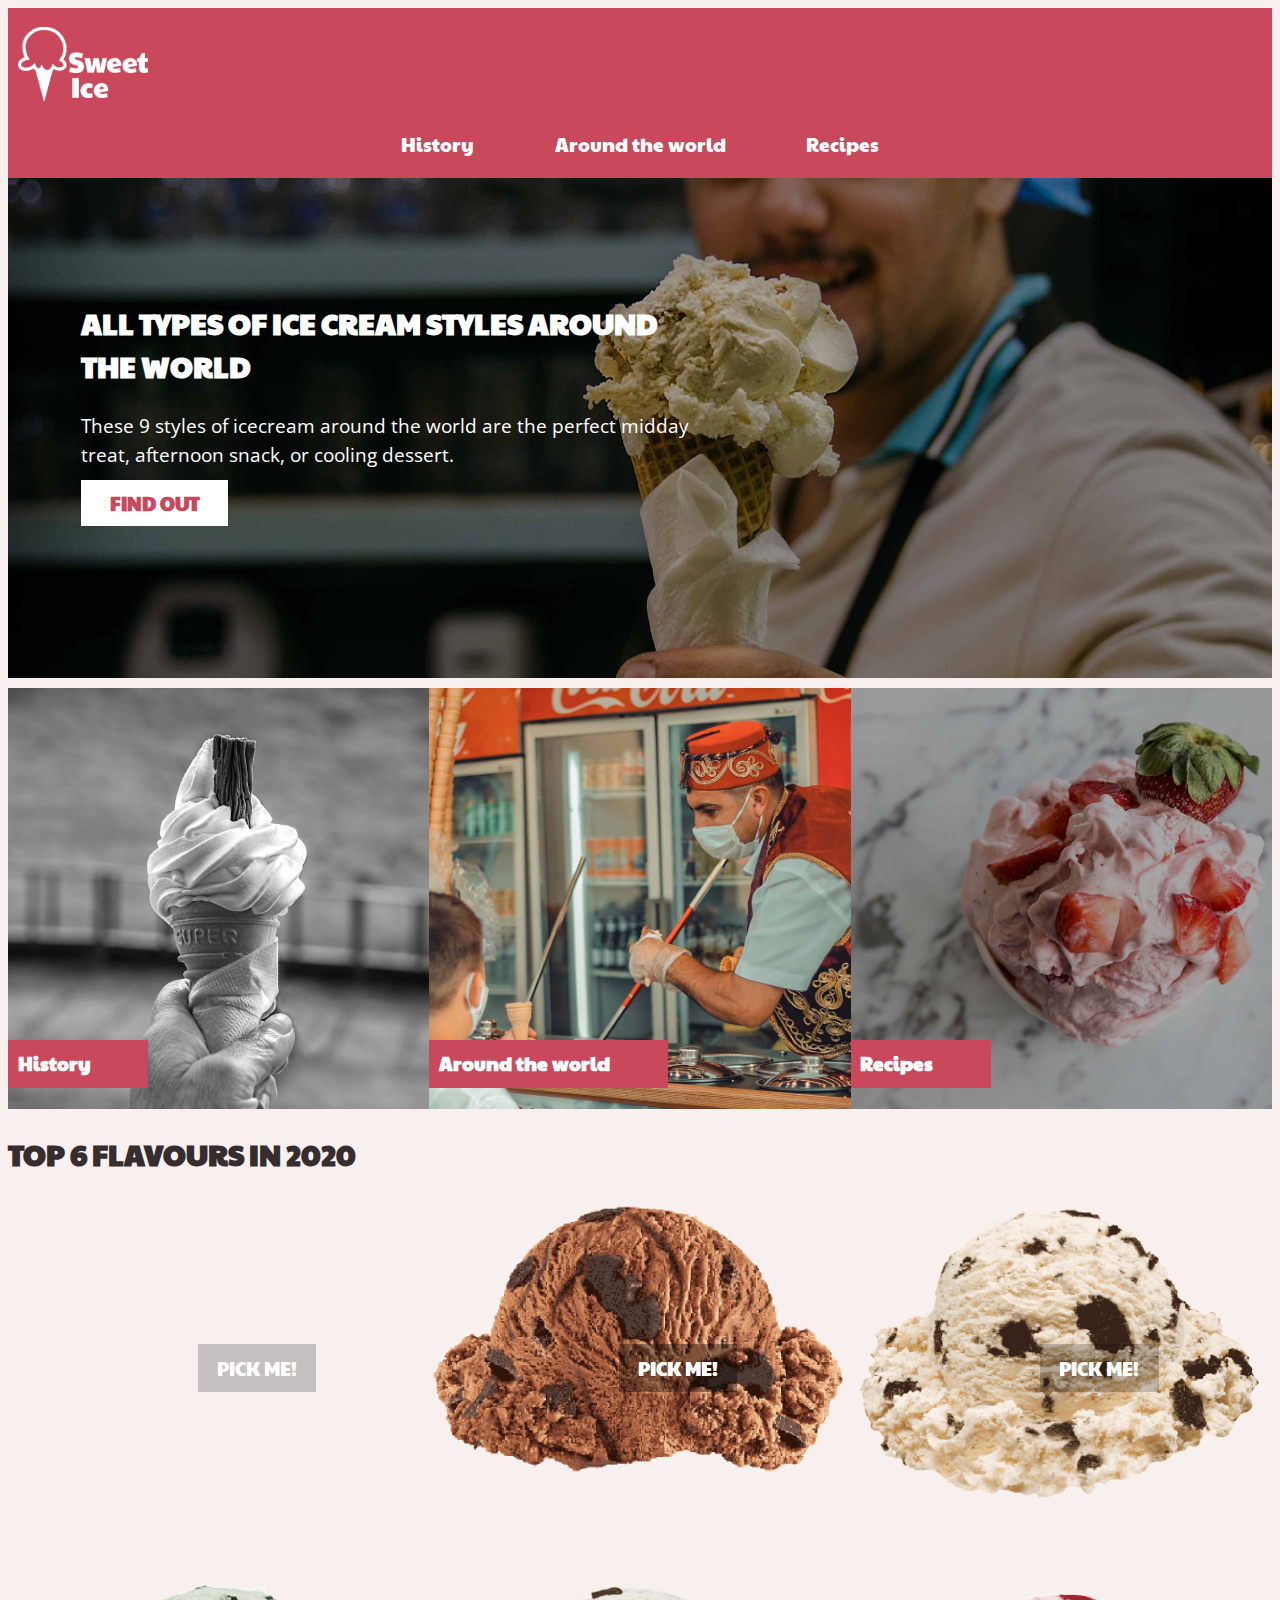
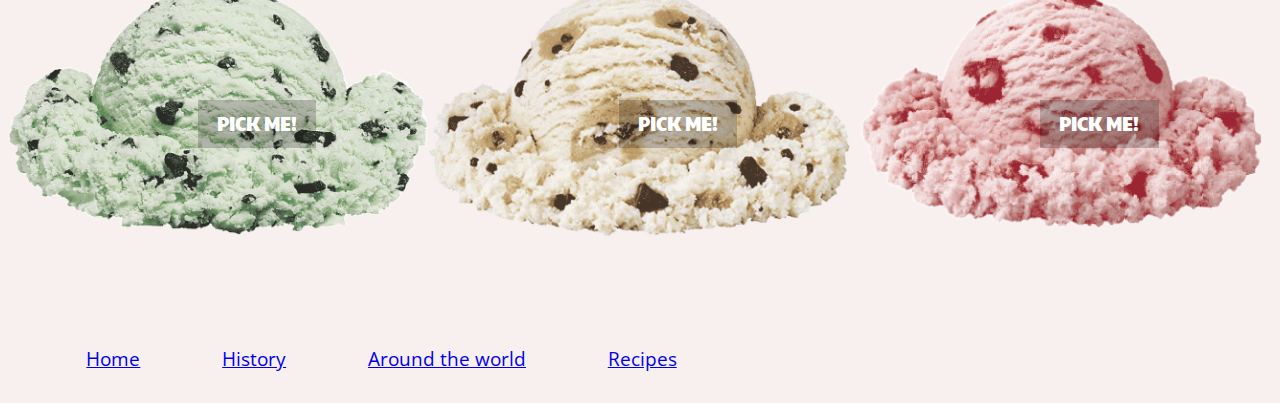
==== index.html @ 50789be4 "Style checkbox in form tag" ====
<!DOCTYPE html>
<html lang="en" dir="ltr">
<head>
  <meta charset="utf-8">
  <title>Home</title>
  <meta name="viewport" content="width=device-width,initial-scale=1">
  <link href="css/main.css" rel="stylesheet">
  <link rel="preconnect" href="https://fonts.gstatic.com">
  <link href="https://fonts.googleapis.com/css2?family=Open+Sans&family=Paytone+One&display=swap" rel="stylesheet">
</head>
<body>
  <header>
    <h1 class="none">Sweet Ice</h1>
    <a class="logotag" href="index.html"><img class="logo" src="images/logo.png" alt="logo" width="50"></a>
    <nav role="navigation">
      <input type="checkbox" class="nav-check" id="nav-check">
      <label for="nav-check">
        <img class="navicon" src="images/nav-icon.svg" alt=""></label>
      <ul class="list">
        <li><a href="history.html">History</a></li>
        <li><a href="worldwide.html">Around the world</a></li>
        <li><a href="recipe.html">Recipes</a></li>
      </ul>
    </nav>
    <div class="home-banner">
      <div class="banner-content">
        <h2>ALL TYPES OF ICE CREAM STYLES AROUND THE WORLD</h2>
        <p>These 9 styles of icecream around the world are the perfect midday treat, afternoon snack, or cooling dessert.</p>
        <a class="button" href="#">FIND OUT</a>
      </div>
    </div>
  </header>
  <main class="home">
    <section class="grid">
      <div class="hvrbox">
        <figure class="figure tag tag-history hvrbox-layer-bottom">
          <img src="images/history.jpg" alt="">
        </figure>
        <div class="hvrbox-layer-top">
	         <div class="hvrbox-text">
            <h3>History</h3>
            <p>How did this magical dessert come to earth?</p>
            <a href="#" class="button">FIND OUT</a>
          </div>
        </div>
      </div>
      <div class="hvrbox">
        <figure class="figure tag tag-world">
          <img src="images/turkey.jpg" alt="">
        </figure>
        <div class="hvrbox-layer-top">
          <div class="hvrbox-text">
            <h3>Around the world</h3>
            <p>9 different types of ice cream from the most popular countries in the world</p>
            <a href="#" class="button">FIND OUT</a>
          </div>
        </div>
      </div>
      <div class="hvrbox">
        <figure class="figure tag tag-recipe">
          <img src="images/recipe-3.jpg" alt="">
        </figure>
        <div class="hvrbox-layer-top">
    	    <div class="hvrbox-text">
            <h3>Recipes</h3>
            <p>Enjoy ice cream at home with our easy-to-follow and healthy recipes</p>
            <a href="#" class="button">TRY NOW</a>
          </div>
        </div>
      </div>
    </section>
    <section class="ranking">
      <form class="" action="index.html" method="post">
      <h2>TOP 6 FLAVOURS IN 2020</h2>
      <div class="grid">
        <div class="flavour">
          <p class="pick">PICK ME!</p>
          <input type="checkbox" class="first-check" id="first-check">
          <label class="first-click" for="first-check">1. Vanilla
            <img class="specific-flavour" src="images/vanilla.png" alt="">
          </label>
          <h3 class="first-click">1. Vanilla</h3>
        </div>
        <div class="flavour">
          <p class="pick">PICK ME!</p>
          <input type="checkbox" class="second-check" id="second-check">
            <p class="pick">PICK ME!</p>
            <label for="second-check">
              <img class="specific-flavour" src="images/chocolate.png" alt="">
            </label>
          <h3 class="second-click">2. Chocolate</h3>
        </div>
        <div class="flavour">
          <p class="pick">PICK ME!</p>
          <input type="checkbox" class="third-check" id="third-check">
            <label for="third-check">
              <img class="specific-flavour" src="images/cookies-and-cream.png" alt="">
            </label>
          <h3 class="third-click">3. Cookies and Cream</h3>
        </div>
        <div class="flavour">
          <p class="pick">PICK ME!</p>
          <input type="checkbox" class="fourth-check" id="fourth-check">
            <label for="fourth-check">
              <img class="specific-flavour" src="images/mint-chocolate-chip.png" alt="">
            </label>
          <h3 class="fourth-click">4. Mint Chocolate Chip</h3>
        </div>
        <div class="flavour">
          <p class="pick">PICK ME!</p>
          <input type="checkbox" class="fifth-check" id="fifth-check">
            <label for="fifth-check">
              <img class="specific-flavour" src="images/chocolate-chip-cookie-dough.png" alt="">
            </label>
          <h3 class="fifth-click">5. Cookie Dough</h3>
        </div>
        <div class="flavour">
          <p class="pick">PICK ME!</p>
          <input type="checkbox" class="sixth-check" id="sixth-check">
            <label for="sixth-check">
              <img class="specific-flavour" src="images/strawberry.png" alt="">
            </label>
          <h3 class="sixth-click">6. Strawberry</h3>
        </div>
      </div>
    </section>
    </form>
  </main>
  <footer>
    <nav>
      <ul>
        <li><a href="#">Home</a></li>
        <li><a href="#">History</a></li>
        <li><a href="#">Around the world</a></li>
        <li><a href="#">Recipes</a></li>
      </ul>
    </nav>
  </footer>
</body>
</html>
---- css/main.css ----
html {
  box-sizing: border-box;
  -webkit-text-size-adjust: 100%;
  text-size-adjust: 100%;
  font: normal 100%/1.3 sans-serif;
  font-family: 'Open Sans', sans-serif;
  font-size: 0.75rem
  line-height: 1.5;
  color: #362E2E;
}

*, *::before, *::after {
  box-sizing: inherit;
}

body {
  background-color: #F8EFEF;
}

.history {
  text-align: center;
}

h1, h2, h3, .list {
  font-family: 'Paytone One', sans-serif;
}

header {
  position: relative;
  text-align: center;
  background-color: #C9485B;
  padding-top: .5rem;
}

.none {
  display: none;
}

.nav-check {
    position: absolute;
    top: -3em
}

.navicon {
    right: 20px;
    top: 50px;
    display: block;
    width: 20px;
    cursor: pointer;
    color: #676767;
    position: absolute;
}

.nav-check:checked ~ .list {
    display: block;
}

.medium {
  display: none;
}

img {
  width: 100%;
  display: block;
}

.list {
  display: none;
  margin: 0;
  padding: 0;
  list-style-type: none;
}

.list a {
  text-decoration: none;
  color: #FFFFFF;
}

li {
  text-align: center;
  border-top: 1px solid #fff;
  padding: .5em;
}

.small {
  display: block;
  text-align: center;
}

.small .button {
  background-color: #C9485B;
  color: #fff;
  padding: .5rem 1.5rem .5rem;
  margin: .5rem;
}

.hvrbox .small {
  color: #fff;
  position: absolute;
  top: 50%;
	left: 50%;
	-moz-transform: translate(-50%, -50%);
	-webkit-transform: translate(-50%, -50%);
	-ms-transform: translate(-50%, -50%);
	transform: translate(-50%, -50%);
}


.home-banner {
  background: url(../images/guy-with-ice-cream.jpg);
  background-position: center;
  background-repeat: no-repeat;
  background-size: cover;
  height: 500px;
  position: relative;
}

.recipe-banner {
  background: url(../images/recipe-banner.jpg);
  background-position: center;
  background-repeat: no-repeat;
  background-size: cover;
  height: 500px;
  position: relative;
}

.banner img {
  height: auto;
  width: 100%;
}

.banner-content {
  position: absolute;
  text-align: center;
  bottom: 30%;
  color: #fff;
  width: 100%;
  padding: .5rem;
}

.figure {
  padding-top: .5rem;
}

.figure.tag {
  position: relative;
  margin: 0;
}

.figure.tag::before {
  position: absolute;
  bottom: 5%;
  display: block;
  color: white;
  padding-top: .5rem;
  padding-bottom: .5rem;
  padding-left: .5rem;
  padding-right: 3rem;
  font-weight: bold;
}
.figure.tag-history::before {
  content: "History";
  background: #C9485B;
  font-family: 'Paytone One', sans-serif;
}

.figure.tag-world::before {
  content: "Around the world";
  background: #C9485B;
  font-family: 'Paytone One', sans-serif;
}

.figure.tag-recipe::before {
  content: "Recipes";
  background: #C9485B;
  font-family: 'Paytone One', sans-serif;
}

.button {
  text-decoration: none;
  background-color: #FFF;
  padding: .5rem 1.5rem;
  color: #C9485B;
  font-weight: bold;
  font-family: 'Paytone One', sans-serif;
}

.button:hover {
  background-color: #C9485B;
  color: #fff;
}

.hvrbox {
	position: relative;
	display: inline-block;
	overflow: hidden;
	max-width: 100%;
	height: auto;
}
.hvrbox img {
	max-width: 100%;
}
.hvrbox .hvrbox-layer-bottom {
	display: block;
}
.hvrbox .hvrbox-layer-top {
	opacity: 0;
	position: absolute;
	top: 0;
	left: 0;
	right: 0;
	bottom: 0;
	width: 100%;
	height: 100%;
	background: rgba(0, 0, 0, 0.6);
	color: #fff;
	padding: 15px;
	-moz-transition: all 0.4s ease-in-out 0s;
	-webkit-transition: all 0.4s ease-in-out 0s;
	-ms-transition: all 0.4s ease-in-out 0s;
	transition: all 0.4s ease-in-out 0s;
}
.hvrbox:hover .hvrbox-layer-top,
.hvrbox.active .hvrbox-layer-top {
	opacity: 1;
}
.hvrbox .hvrbox-text {
	text-align: center;
	display: inline-block;
	position: absolute;
	top: 50%;
	left: 50%;
	-moz-transform: translate(-50%, -50%);
	-webkit-transform: translate(-50%, -50%);
	-ms-transform: translate(-50%, -50%);
	transform: translate(-50%, -50%);
}

.flavour {
  position: relative;
}

.pick {
  position: absolute;
  bottom: 45%;
  left: 45%;
  font-size: 2rem;
  color: #fff;
  font-family: 'Paytone One', sans-serif;
  background: rgba(0, 0, 0, 0.2);
  padding: .5rem 1rem;
}

.first-check, .second-check, .third-check,
.fourth-check, .fifth-check, .sixth-check {
    position: absolute;
    left: -1500px;
}

.first-click, .second-click, .third-click,
.fourth-click, .fifth-click, .sixth-click {
  opacity: 0%;
  text-align: center;
}

.first-check:checked ~ .first-click,
.second-check:checked ~ .second-click,
.third-check:checked ~ .third-click,
.fourth-check:checked ~ .fourth-click,
.fifth-check:checked ~ .fifth-click,
.sixth-check:checked ~ .sixth-click {
    display: block;
}

.tag-german::before, .tag-india::before, .tag-indonesia::before,
.tag-italy::before, .tag-japan::before, .tag-new-zealand::before,
.tag-mexico::before, .tag-thailand::before, .tag-turkey::before {
  background: #C9485B;
  font-family: 'Paytone One', sans-serif;
}

.tag-german::before {
  content: "German";
}

.tag-india::before {
  content: "India";
}

.tag-indonesia::before {
  content: "Indonesia";
}

.tag-italy::before {
  content: "Italy";
}

.tag-japan::before {
  content: "Japan";
}

.tag-new-zealand::before {
  content: "New Zealand";
}

.tag-mexico::before {
  content: "Mexico";
}

.tag-thailand::before {
  content: "Thailand";
}

.tag-turkey::before {
  content: "Turkey";
}

.heading-text {
  text-align: center;
}

.logo {
  width: 150px;
  padding: .5rem .5rem;
}

@media only screen and (min-width: 25em) {

  html {
    font-size: 100%;
    line-height: 1.3;
  }

}

@media only screen and (min-width: 38em) {

  html {
    font-size: 110%;
    line-height: 1.4;
  }

  .navicon {
    display: none;
  }

  nav .list, li {
      display: inline-block;
      border: none;
      padding: .5rem 2rem;
  }

  .small {
    display: none;
  }

  .recipes .medium {
    margin: 0;
  }

  .medium {
    display: block;
    border: solid #fff 3px;
    margin: 1rem;
    box-shadow: 5px 5px 2px #ccc;
  }

  .intro > .content {
    display: flex;
    flex-direction: row;
    justify-content: center;
  }

  .intro > .content-text {
    width: 60%;
    padding: 1rem;
  }

  .intro-image > img {
    width: 300px;
    border: solid #fff 3px;
    margin: 1rem;
    box-shadow: 5px 5px 2px #ccc;
  }

  .rotate-right {
    transform: rotate(2deg);
  }

  .rotate-left {
    transform: rotate(-2deg);
  }

  .image-gradient {
    background-image: linear-gradient(to bottom, rgba(255, 255, 255, 0) 0, #0e0e0e 100%);
    height: 200px;

}

.pick {
  font-size: 1rem;
  display: inline-block;
}

.first-check, .second-check, .third-check,
.fourth-check, .fifth-check, .sixth-check  {
    position: absolute;
}

.first-check:checked ~ .first-click,
.second-check:checked ~ .second-click,
.third-check:checked ~ .third-click,
.fourth-check:checked ~ .fourth-click,
.fifth-check:checked ~ .fifth-click,
.sixth-check:checked ~ .sixth-click{
  opacity: 100%;
  text-align: center;
}

.grid {
  display: grid;
  grid-template-columns: 1fr 1fr 1fr;
}

.banner-content {
  bottom: 30%;
  left: 5%;
  width: 50%;
  text-align: left;
}
.heading {
  background-color: #C9485B;
  position: relative;
}

.heading-text {
  color: #fff;
  text-align: center;
  position: absolute;
	top: 50%;
	left: 50%;
  -moz-transform: translate(-50%, -50%);
	-webkit-transform: translate(-50%, -50%);
	-ms-transform: translate(-50%, -50%);
	transform: translate(-50%, -50%);
}

@media only screen and (min-width: 60em) {

  html {
    font-size: 120%;
    line-height: 1.5;
  }

  .medium {
    border: none;
    box-shadow: none;
  }

  .large > img {
    border: solid #fff 3px;
    box-shadow: 5px 5px 2px #ccc;
  }

  .content-text {
    width: 50%;
  }

  .content {
    display: flex;
  }

  .america .medium {
    display: none;
  }

}
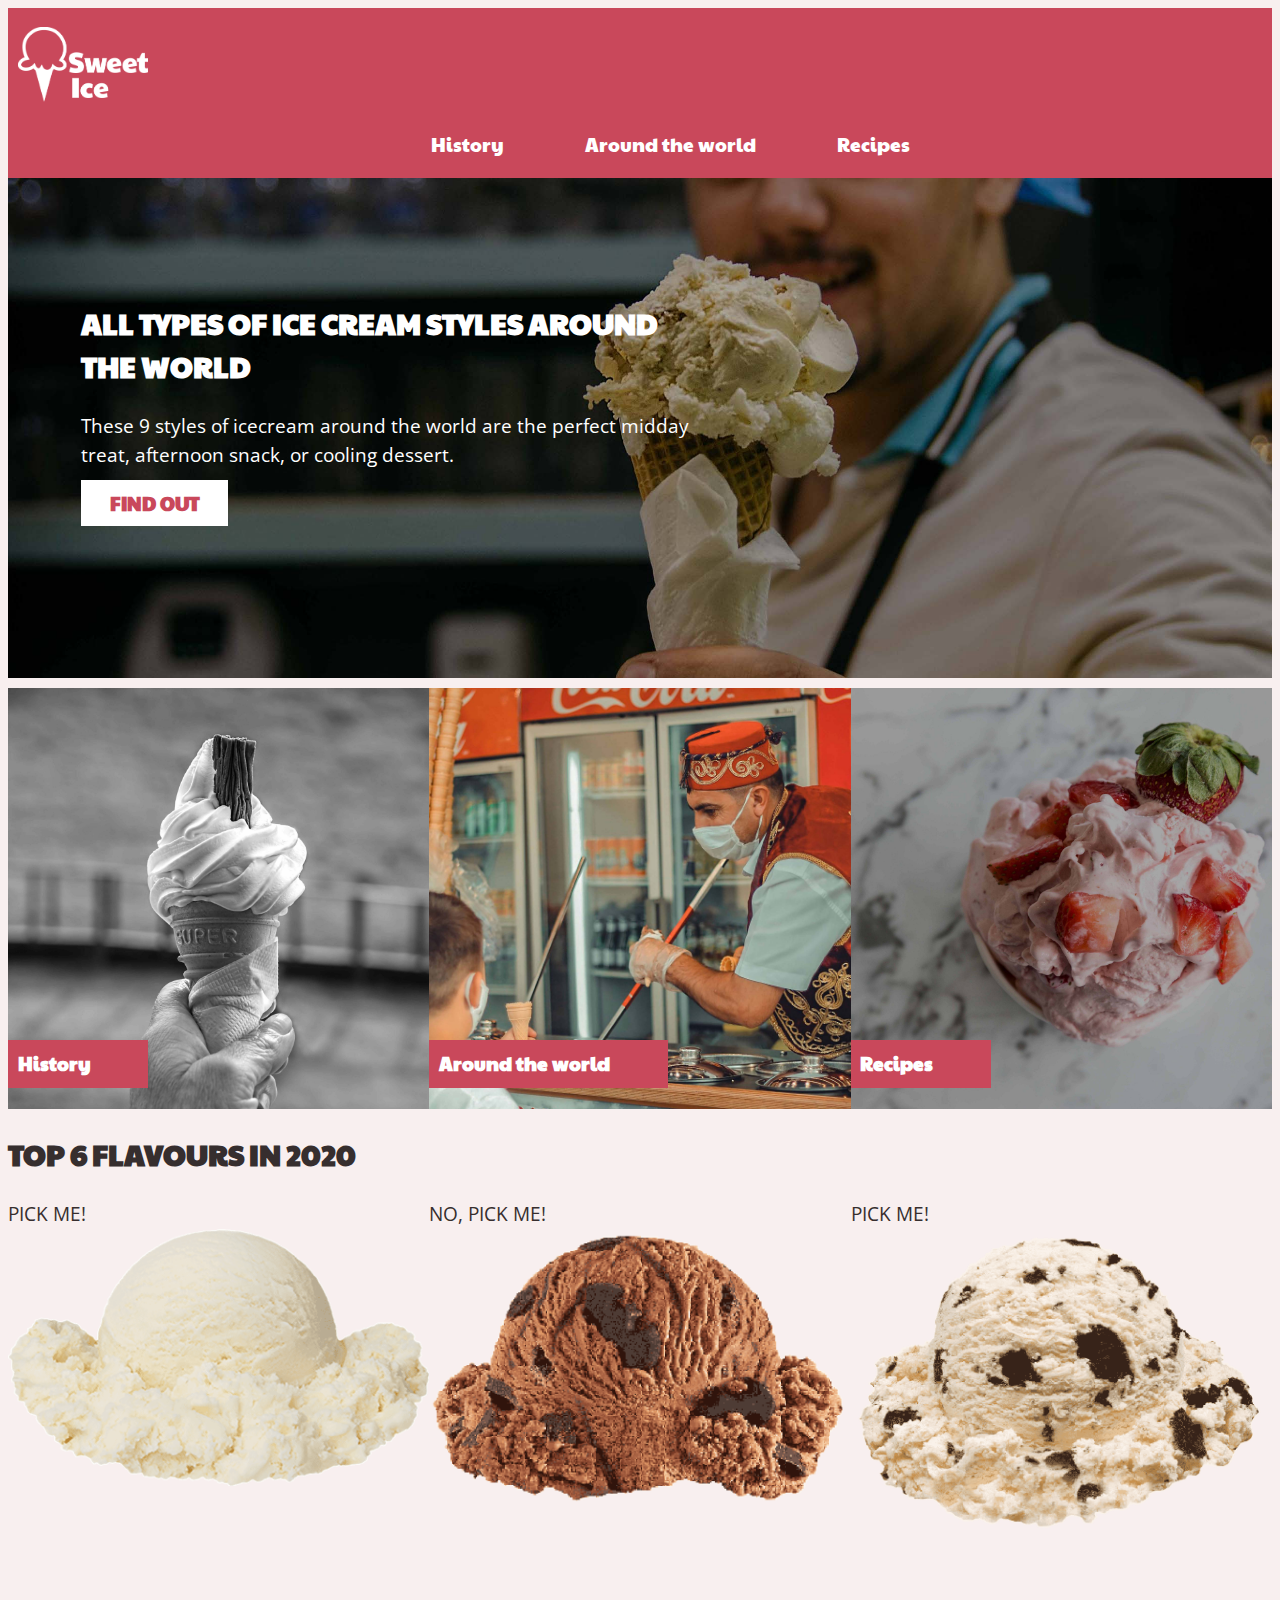
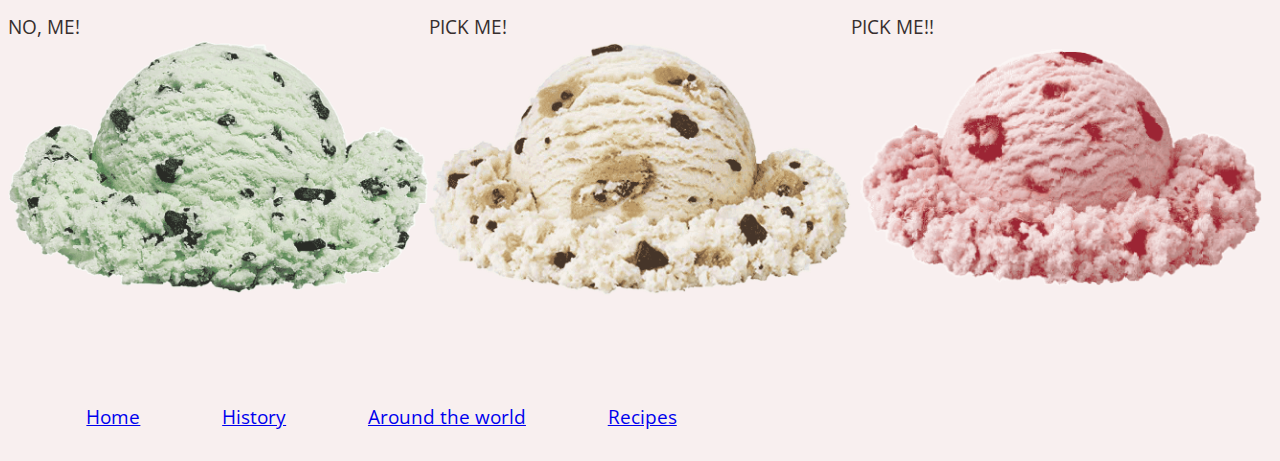
==== commit 3e71004f: "Style navigation and label" ====
--- a/index.html
+++ b/index.html
@@ -14,7 +14,7 @@
     <a class="logotag" href="index.html"><img class="logo" src="images/logo.png" alt="logo" width="50"></a>
     <nav role="navigation">
       <input type="checkbox" class="nav-check" id="nav-check">
-      <label for="nav-check">
+      <label class="hidden" for="nav-check">MENU
         <img class="navicon" src="images/nav-icon.svg" alt=""></label>
       <ul class="list">
         <li><a href="history.html">History</a></li>
@@ -61,7 +61,7 @@
           <img src="images/recipe-3.jpg" alt="">
         </figure>
         <div class="hvrbox-layer-top">
-    	    <div class="hvrbox-text">
+          <div class="hvrbox-text">
             <h3>Recipes</h3>
             <p>Enjoy ice cream at home with our easy-to-follow and healthy recipes</p>
             <a href="#" class="button">TRY NOW</a>
@@ -71,60 +71,53 @@
     </section>
     <section class="ranking">
       <form class="" action="index.html" method="post">
-      <h2>TOP 6 FLAVOURS IN 2020</h2>
-      <div class="grid">
-        <div class="flavour">
-          <p class="pick">PICK ME!</p>
-          <input type="checkbox" class="first-check" id="first-check">
-          <label class="first-click" for="first-check">1. Vanilla
-            <img class="specific-flavour" src="images/vanilla.png" alt="">
-          </label>
-          <h3 class="first-click">1. Vanilla</h3>
-        </div>
-        <div class="flavour">
-          <p class="pick">PICK ME!</p>
-          <input type="checkbox" class="second-check" id="second-check">
-            <p class="pick">PICK ME!</p>
-            <label for="second-check">
+        <h2>TOP 6 FLAVOURS IN 2020</h2>
+        <div class="grid">
+          <div class="flavour">
+            <input type="checkbox" class="first-check" id="first-check">
+            <label for="first-check">PICK ME!
+              <img class="specific-flavour" src="images/vanilla.png" alt="">
+            </label>
+            <h3 class="first-click">1. Vanilla</h3>
+          </div>
+          <div class="flavour">
+            <input type="checkbox" class="second-check" id="second-check">
+            <label for="second-check">NO, PICK ME!
               <img class="specific-flavour" src="images/chocolate.png" alt="">
             </label>
-          <h3 class="second-click">2. Chocolate</h3>
-        </div>
-        <div class="flavour">
-          <p class="pick">PICK ME!</p>
-          <input type="checkbox" class="third-check" id="third-check">
-            <label for="third-check">
+            <h3 class="second-click">2. Chocolate</h3>
+          </div>
+          <div class="flavour">
+            <input type="checkbox" class="third-check" id="third-check">
+            <label for="third-check">PICK ME!
               <img class="specific-flavour" src="images/cookies-and-cream.png" alt="">
             </label>
-          <h3 class="third-click">3. Cookies and Cream</h3>
-        </div>
-        <div class="flavour">
-          <p class="pick">PICK ME!</p>
-          <input type="checkbox" class="fourth-check" id="fourth-check">
-            <label for="fourth-check">
+            <h3 class="third-click">3. Cookies and Cream</h3>
+          </div>
+          <div class="flavour">
+            <input type="checkbox" class="fourth-check" id="fourth-check">
+            <label for="fourth-check">NO, ME!
               <img class="specific-flavour" src="images/mint-chocolate-chip.png" alt="">
             </label>
-          <h3 class="fourth-click">4. Mint Chocolate Chip</h3>
-        </div>
-        <div class="flavour">
-          <p class="pick">PICK ME!</p>
-          <input type="checkbox" class="fifth-check" id="fifth-check">
-            <label for="fifth-check">
+            <h3 class="fourth-click">4. Mint Chocolate Chip</h3>
+          </div>
+          <div class="flavour">
+            <input type="checkbox" class="fifth-check" id="fifth-check">
+            <label for="fifth-check">PICK ME!
               <img class="specific-flavour" src="images/chocolate-chip-cookie-dough.png" alt="">
             </label>
-          <h3 class="fifth-click">5. Cookie Dough</h3>
-        </div>
-        <div class="flavour">
-          <p class="pick">PICK ME!</p>
-          <input type="checkbox" class="sixth-check" id="sixth-check">
-            <label for="sixth-check">
+            <h3 class="fifth-click">5. Cookie Dough</h3>
+          </div>
+          <div class="flavour">
+            <input type="checkbox" class="sixth-check" id="sixth-check">
+            <label for="sixth-check">PICK ME!!
               <img class="specific-flavour" src="images/strawberry.png" alt="">
             </label>
-          <h3 class="sixth-click">6. Strawberry</h3>
+            <h3 class="sixth-click">6. Strawberry</h3>
+          </div>
         </div>
-      </div>
+      </form>
     </section>
-    </form>
   </main>
   <footer>
     <nav>
--- a/css/main.css
+++ b/css/main.css
@@ -49,6 +49,10 @@
     cursor: pointer;
     color: #676767;
     position: absolute;
+}
+
+.hidden {
+  color: #C9485B;
 }
 
 .nav-check:checked ~ .list {
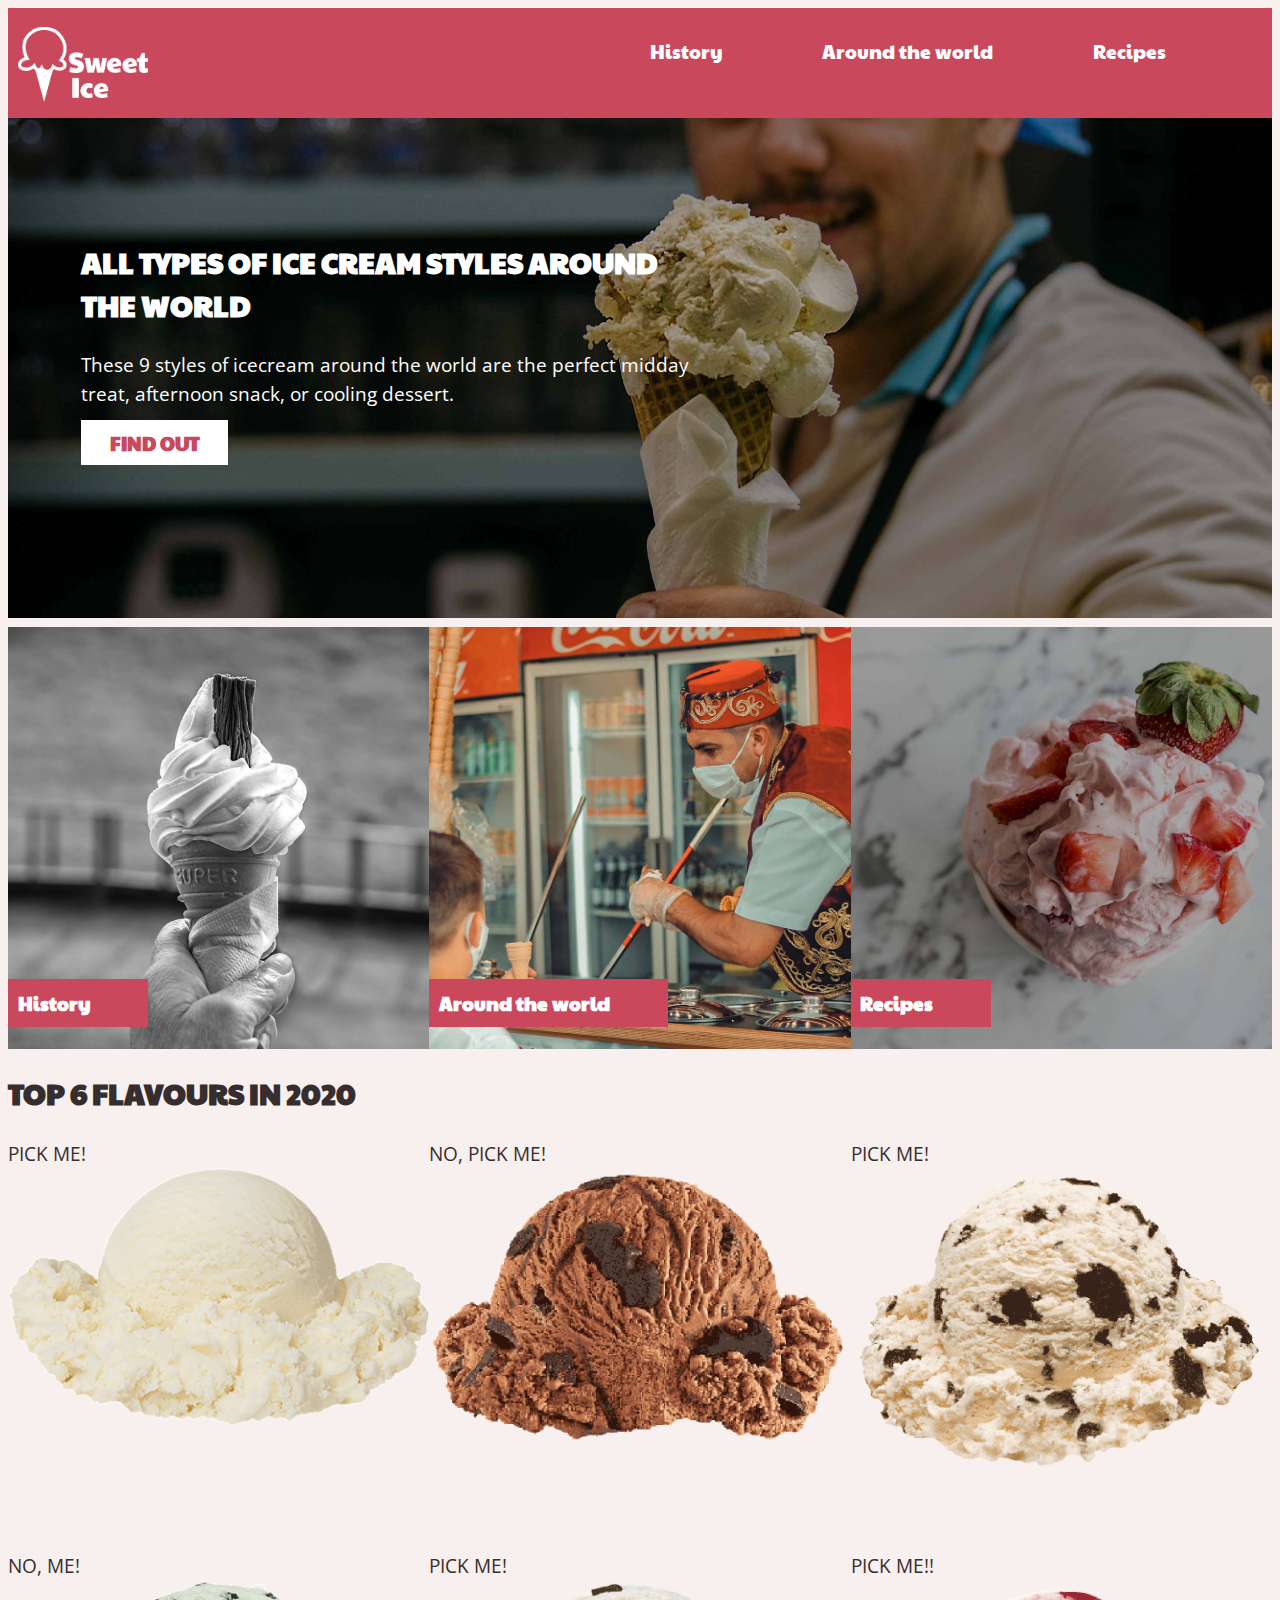
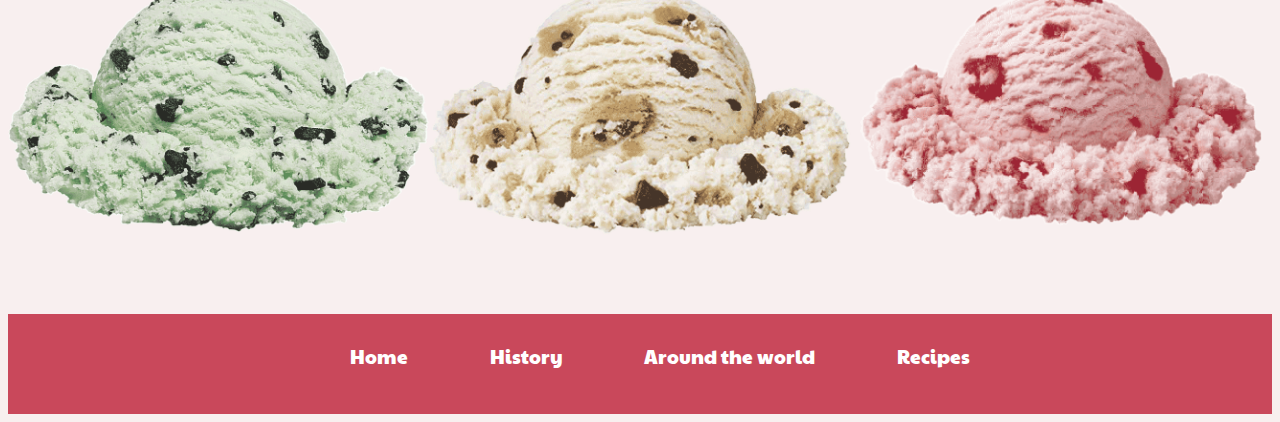
==== commit 5e69ad81: "Style home page" ====
--- a/index.html
+++ b/index.html
@@ -4,24 +4,32 @@
   <meta charset="utf-8">
   <title>Home</title>
   <meta name="viewport" content="width=device-width,initial-scale=1">
+  <link rel="shortcut icon" href="favicon.ico">
+  <link rel="icon" type="image/png" href="favicon-196.png">
   <link href="css/main.css" rel="stylesheet">
   <link rel="preconnect" href="https://fonts.gstatic.com">
   <link href="https://fonts.googleapis.com/css2?family=Open+Sans&family=Paytone+One&display=swap" rel="stylesheet">
 </head>
 <body>
-  <header>
-    <h1 class="none">Sweet Ice</h1>
-    <a class="logotag" href="index.html"><img class="logo" src="images/logo.png" alt="logo" width="50"></a>
-    <nav role="navigation">
-      <input type="checkbox" class="nav-check" id="nav-check">
-      <label class="hidden" for="nav-check">MENU
-        <img class="navicon" src="images/nav-icon.svg" alt=""></label>
-      <ul class="list">
-        <li><a href="history.html">History</a></li>
-        <li><a href="worldwide.html">Around the world</a></li>
-        <li><a href="recipe.html">Recipes</a></li>
-      </ul>
-    </nav>
+  <ul class="skip-links">
+    <li><a class="a" href="#nav">skip to navigation</a></li>
+    <li><a href="#main">skip to the main content</a></li>
+  </ul>
+  <header role="banner">
+    <div class="header">
+      <h1 class="none">Sweet Ice</h1>
+      <a class="logotag" href="index.html"><img class="logo" src="images/logo.png" alt="logo" width="50"></a>
+      <nav class="navigation" role="navigation" id="nav">
+        <input type="checkbox" class="nav-check" id="nav-check">
+        <label class="hidden" for="nav-check">MENU
+          <img class="navicon" src="images/nav-icon.svg" alt=""></label>
+        <ul class="list">
+          <li><a href="history.html">History</a></li>
+          <li><a href="worldwide.html">Around the world</a></li>
+          <li><a href="recipe.html">Recipes</a></li>
+        </ul>
+      </nav>
+    </div>
     <div class="home-banner">
       <div class="banner-content">
         <h2>ALL TYPES OF ICE CREAM STYLES AROUND THE WORLD</h2>
@@ -30,7 +38,7 @@
       </div>
     </div>
   </header>
-  <main class="home">
+  <main class="home" id="main" role="main">
     <section class="grid">
       <div class="hvrbox">
         <figure class="figure tag tag-history hvrbox-layer-bottom">
@@ -70,7 +78,7 @@
       </div>
     </section>
     <section class="ranking">
-      <form class="" action="index.html" method="post">
+      <form action="index.html" method="post">
         <h2>TOP 6 FLAVOURS IN 2020</h2>
         <div class="grid">
           <div class="flavour">
@@ -119,7 +127,7 @@
       </form>
     </section>
   </main>
-  <footer>
+  <footer role="contentinfo">
     <nav>
       <ul>
         <li><a href="#">Home</a></li>
--- a/css/main.css
+++ b/css/main.css
@@ -3,10 +3,10 @@
   -webkit-text-size-adjust: 100%;
   text-size-adjust: 100%;
   font: normal 100%/1.3 sans-serif;
-  font-family: 'Open Sans', sans-serif;
-  font-size: 0.75rem
+  font-family: "Open Sans", sans-serif;
+  font-size: .75rem;
   line-height: 1.5;
-  color: #362E2E;
+  color: #362e2e;
 }
 
 *, *::before, *::after {
@@ -14,7 +14,7 @@
 }
 
 body {
-  background-color: #F8EFEF;
+  background-color: #f8efef;
 }
 
 .history {
@@ -22,14 +22,34 @@
 }
 
 h1, h2, h3, .list {
-  font-family: 'Paytone One', sans-serif;
+  font-family: "Paytone One", sans-serif;
 }
 
 header {
   position: relative;
   text-align: center;
-  background-color: #C9485B;
+  background-color: #c9485b;
   padding-top: .5rem;
+}
+
+.skip-links li {
+  position: absolute;
+  top: -3em;
+  background-color: #000;
+  color: #fff;
+  padding: .5em .75em;
+  font-weight: bold;
+  text-decoration: none;
+}
+
+.skip-links {
+  margin: 0;
+  padding: 0;
+  list-style-type: none;
+}
+
+.skip-links a:focus {
+  top: 0;
 }
 
 .none {
@@ -37,26 +57,26 @@
 }
 
 .nav-check {
-    position: absolute;
-    top: -3em
+  position: absolute;
+  top: -3em;
 }
 
 .navicon {
-    right: 20px;
-    top: 50px;
-    display: block;
-    width: 20px;
-    cursor: pointer;
-    color: #676767;
-    position: absolute;
+  right: 20px;
+  top: 50px;
+  display: block;
+  width: 20px;
+  cursor: pointer;
+  color: #676767;
+  position: absolute;
 }
 
 .hidden {
-  color: #C9485B;
+  color: #c9485b;
 }
 
 .nav-check:checked ~ .list {
-    display: block;
+  display: block;
 }
 
 .medium {
@@ -77,7 +97,14 @@
 
 .list a {
   text-decoration: none;
-  color: #FFFFFF;
+  color: #fff;
+  padding: .5rem;
+}
+
+.list a:hover {
+  color: #c9485b;
+  background-color: #fff;
+  padding: .5rem;
 }
 
 li {
@@ -92,9 +119,9 @@
 }
 
 .small .button {
-  background-color: #C9485B;
-  color: #fff;
-  padding: .5rem 1.5rem .5rem;
+  background-color: #c9485b;
+  color: #fff;
+  padding: .5rem 1.5rem;
   margin: .5rem;
 }
 
@@ -102,16 +129,15 @@
   color: #fff;
   position: absolute;
   top: 50%;
-	left: 50%;
-	-moz-transform: translate(-50%, -50%);
-	-webkit-transform: translate(-50%, -50%);
-	-ms-transform: translate(-50%, -50%);
-	transform: translate(-50%, -50%);
-}
-
+  left: 50%;
+  -moz-transform: translate(-50%, -50%);
+  -webkit-transform: translate(-50%, -50%);
+  -ms-transform: translate(-50%, -50%);
+  transform: translate(-50%, -50%);
+}
 
 .home-banner {
-  background: url(../images/guy-with-ice-cream.jpg);
+  background: url("../images/guy-with-ice-cream.jpg");
   background-position: center;
   background-repeat: no-repeat;
   background-size: cover;
@@ -120,7 +146,7 @@
 }
 
 .recipe-banner {
-  background: url(../images/recipe-banner.jpg);
+  background: url("../images/recipe-banner.jpg");
   background-position: center;
   background-repeat: no-repeat;
   background-size: cover;
@@ -162,82 +188,88 @@
   padding-right: 3rem;
   font-weight: bold;
 }
+
 .figure.tag-history::before {
   content: "History";
-  background: #C9485B;
-  font-family: 'Paytone One', sans-serif;
+  background: #c9485b;
+  font-family: "Paytone One", sans-serif;
 }
 
 .figure.tag-world::before {
   content: "Around the world";
-  background: #C9485B;
-  font-family: 'Paytone One', sans-serif;
+  background: #c9485b;
+  font-family: "Paytone One", sans-serif;
 }
 
 .figure.tag-recipe::before {
   content: "Recipes";
-  background: #C9485B;
-  font-family: 'Paytone One', sans-serif;
+  background: #c9485b;
+  font-family: "Paytone One", sans-serif;
 }
 
 .button {
   text-decoration: none;
-  background-color: #FFF;
+  background-color: #fff;
   padding: .5rem 1.5rem;
-  color: #C9485B;
+  color: #c9485b;
   font-weight: bold;
-  font-family: 'Paytone One', sans-serif;
+  font-family: "Paytone One", sans-serif;
 }
 
 .button:hover {
-  background-color: #C9485B;
+  background-color: #c9485b;
   color: #fff;
 }
 
 .hvrbox {
-	position: relative;
-	display: inline-block;
-	overflow: hidden;
-	max-width: 100%;
-	height: auto;
-}
+  position: relative;
+  display: inline-block;
+  overflow: hidden;
+  max-width: 100%;
+  height: auto;
+}
+
 .hvrbox img {
-	max-width: 100%;
-}
+  max-width: 100%;
+}
+
 .hvrbox .hvrbox-layer-bottom {
-	display: block;
-}
+  display: block;
+}
+
 .hvrbox .hvrbox-layer-top {
-	opacity: 0;
-	position: absolute;
-	top: 0;
-	left: 0;
-	right: 0;
-	bottom: 0;
-	width: 100%;
-	height: 100%;
-	background: rgba(0, 0, 0, 0.6);
-	color: #fff;
-	padding: 15px;
-	-moz-transition: all 0.4s ease-in-out 0s;
-	-webkit-transition: all 0.4s ease-in-out 0s;
-	-ms-transition: all 0.4s ease-in-out 0s;
-	transition: all 0.4s ease-in-out 0s;
-}
+  opacity: 0;
+  position: absolute;
+  top: 0;
+  left: 0;
+  right: 0;
+  bottom: 0;
+  width: 100%;
+  height: 100%;
+  background: rgba(0, 0, 0, .6);
+  color: #fff;
+  padding: 15px;
+  -moz-transition: all .4s ease-in-out 0s;
+  -webkit-transition: all .4s ease-in-out 0s;
+  -ms-transition: all .4s ease-in-out 0s;
+  transition: all .4s ease-in-out 0s;
+}
+
 .hvrbox:hover .hvrbox-layer-top,
 .hvrbox.active .hvrbox-layer-top {
-	opacity: 1;
-}
+  opacity: 1;
+}
+
 .hvrbox .hvrbox-text {
-	text-align: center;
-	display: inline-block;
-	position: absolute;
-	top: 50%;
-	left: 50%;
-	-moz-transform: translate(-50%, -50%);
-	-webkit-transform: translate(-50%, -50%);
-	-ms-transform: translate(-50%, -50%);
-	transform: translate(-50%, -50%);
+  text-align: center;
+  display: inline-block;
+  position: absolute;
+  top: 50%;
+  left: 50%;
+  -moz-transform: translate(-50%, -50%);
+  -webkit-transform: translate(-50%, -50%);
+  -ms-transform: translate(-50%, -50%);
+  transform: translate(-50%, -50%);
 }
 
 .flavour {
@@ -250,20 +282,28 @@
   left: 45%;
   font-size: 2rem;
   color: #fff;
-  font-family: 'Paytone One', sans-serif;
-  background: rgba(0, 0, 0, 0.2);
+  font-family: "Paytone One", sans-serif;
+  background: rgba(0, 0, 0, .2);
   padding: .5rem 1rem;
 }
 
-.first-check, .second-check, .third-check,
-.fourth-check, .fifth-check, .sixth-check {
-    position: absolute;
-    left: -1500px;
-}
-
-.first-click, .second-click, .third-click,
-.fourth-click, .fifth-click, .sixth-click {
-  opacity: 0%;
+.first-check,
+.second-check,
+.third-check,
+.fourth-check,
+.fifth-check,
+.sixth-check {
+  position: absolute;
+  left: -1500px;
+}
+
+.first-click,
+.second-click,
+.third-click,
+.fourth-click,
+.fifth-click,
+.sixth-click {
+  opacity: 0;
   text-align: center;
 }
 
@@ -273,14 +313,20 @@
 .fourth-check:checked ~ .fourth-click,
 .fifth-check:checked ~ .fifth-click,
 .sixth-check:checked ~ .sixth-click {
-    display: block;
-}
-
-.tag-german::before, .tag-india::before, .tag-indonesia::before,
-.tag-italy::before, .tag-japan::before, .tag-new-zealand::before,
-.tag-mexico::before, .tag-thailand::before, .tag-turkey::before {
-  background: #C9485B;
-  font-family: 'Paytone One', sans-serif;
+  display: block;
+}
+
+.tag-german::before,
+.tag-india::before,
+.tag-indonesia::before,
+.tag-italy::before,
+.tag-japan::before,
+.tag-new-zealand::before,
+.tag-mexico::before,
+.tag-thailand::before,
+.tag-turkey::before {
+  background: #c9485b;
+  font-family: "Paytone One", sans-serif;
 }
 
 .tag-german::before {
@@ -325,7 +371,34 @@
 
 .logo {
   width: 150px;
-  padding: .5rem .5rem;
+  padding: .5rem;
+}
+
+.masses, .america, .invention {
+  padding: .5rem;
+}
+
+footer {
+  display: flex;
+  background-color: #c9485b;
+  min-height: 100px;
+}
+
+footer li {
+  list-style-type: none;
+  border: none;
+}
+
+footer a {
+  color: #fff;
+  text-decoration: none;
+  font-family: "Paytone One", sans-serif;
+}
+
+footer nav {
+  justify-content: center;
+  display: inline-block;
+  margin: 0 auto;
 }
 
 @media only screen and (min-width: 25em) {
@@ -344,22 +417,24 @@
     line-height: 1.4;
   }
 
+
+  .logotag {
+    display: inline-block;
+    margin: 0 auto;
+  }
+
   .navicon {
     display: none;
   }
 
   nav .list, li {
-      display: inline-block;
-      border: none;
-      padding: .5rem 2rem;
+    display: inline-block;
+    border: none;
+    padding: .5rem 2rem;
   }
 
   .small {
     display: none;
-  }
-
-  .recipes .medium {
-    margin: 0;
   }
 
   .medium {
@@ -369,6 +444,15 @@
     box-shadow: 5px 5px 2px #ccc;
   }
 
+  .recipes .medium {
+    margin: 0;
+    border: none;
+  }
+
+  .large {
+    display: none;
+  }
+
   .intro > .content {
     display: flex;
     flex-direction: row;
@@ -398,55 +482,61 @@
   .image-gradient {
     background-image: linear-gradient(to bottom, rgba(255, 255, 255, 0) 0, #0e0e0e 100%);
     height: 200px;
-
-}
-
-.pick {
-  font-size: 1rem;
-  display: inline-block;
-}
-
-.first-check, .second-check, .third-check,
-.fourth-check, .fifth-check, .sixth-check  {
+  }
+
+  .pick {
+    font-size: 1rem;
+    display: inline-block;
+  }
+
+  .first-check,
+  .second-check,
+  .third-check,
+  .fourth-check,
+  .fifth-check,
+  .sixth-check {
     position: absolute;
-}
-
-.first-check:checked ~ .first-click,
-.second-check:checked ~ .second-click,
-.third-check:checked ~ .third-click,
-.fourth-check:checked ~ .fourth-click,
-.fifth-check:checked ~ .fifth-click,
-.sixth-check:checked ~ .sixth-click{
-  opacity: 100%;
-  text-align: center;
-}
-
-.grid {
-  display: grid;
-  grid-template-columns: 1fr 1fr 1fr;
-}
-
-.banner-content {
-  bottom: 30%;
-  left: 5%;
-  width: 50%;
-  text-align: left;
-}
-.heading {
-  background-color: #C9485B;
-  position: relative;
-}
-
-.heading-text {
-  color: #fff;
-  text-align: center;
-  position: absolute;
-	top: 50%;
-	left: 50%;
-  -moz-transform: translate(-50%, -50%);
-	-webkit-transform: translate(-50%, -50%);
-	-ms-transform: translate(-50%, -50%);
-	transform: translate(-50%, -50%);
+  }
+
+  .first-check:checked ~ .first-click,
+  .second-check:checked ~ .second-click,
+  .third-check:checked ~ .third-click,
+  .fourth-check:checked ~ .fourth-click,
+  .fifth-check:checked ~ .fifth-click,
+  .sixth-check:checked ~ .sixth-click {
+    opacity: 1;
+    text-align: center;
+  }
+
+  .grid {
+    display: grid;
+    grid-template-columns: 1fr 1fr 1fr;
+  }
+
+  .banner-content {
+    bottom: 30%;
+    left: 5%;
+    width: 50%;
+    text-align: left;
+  }
+
+  .heading {
+    background-color: #c9485b;
+    position: relative;
+  }
+
+  .heading-text {
+    color: #fff;
+    text-align: center;
+    position: absolute;
+    top: 50%;
+    left: 50%;
+    -moz-transform: translate(-50%, -50%);
+    -webkit-transform: translate(-50%, -50%);
+    -ms-transform: translate(-50%, -50%);
+    transform: translate(-50%, -50%);
+  }
+
 }
 
 @media only screen and (min-width: 60em) {
@@ -456,12 +546,38 @@
     line-height: 1.5;
   }
 
+  .header {
+    min-height: 100px;
+  }
+
+  .logotag {
+    margin: 0;
+    float: left;
+  }
+
+  .navigation {
+    float: none;
+    text-align: right;
+    padding-right: 1rem;
+  }
+
   .medium {
+    display: none;
     border: none;
     box-shadow: none;
   }
 
+  .recipes .medium {
+    display: inline-block;
+    margin: none;
+  }
+
+  .large {
+    display: block;
+  }
+
   .large > img {
+    display: block;
     border: solid #fff 3px;
     box-shadow: 5px 5px 2px #ccc;
   }
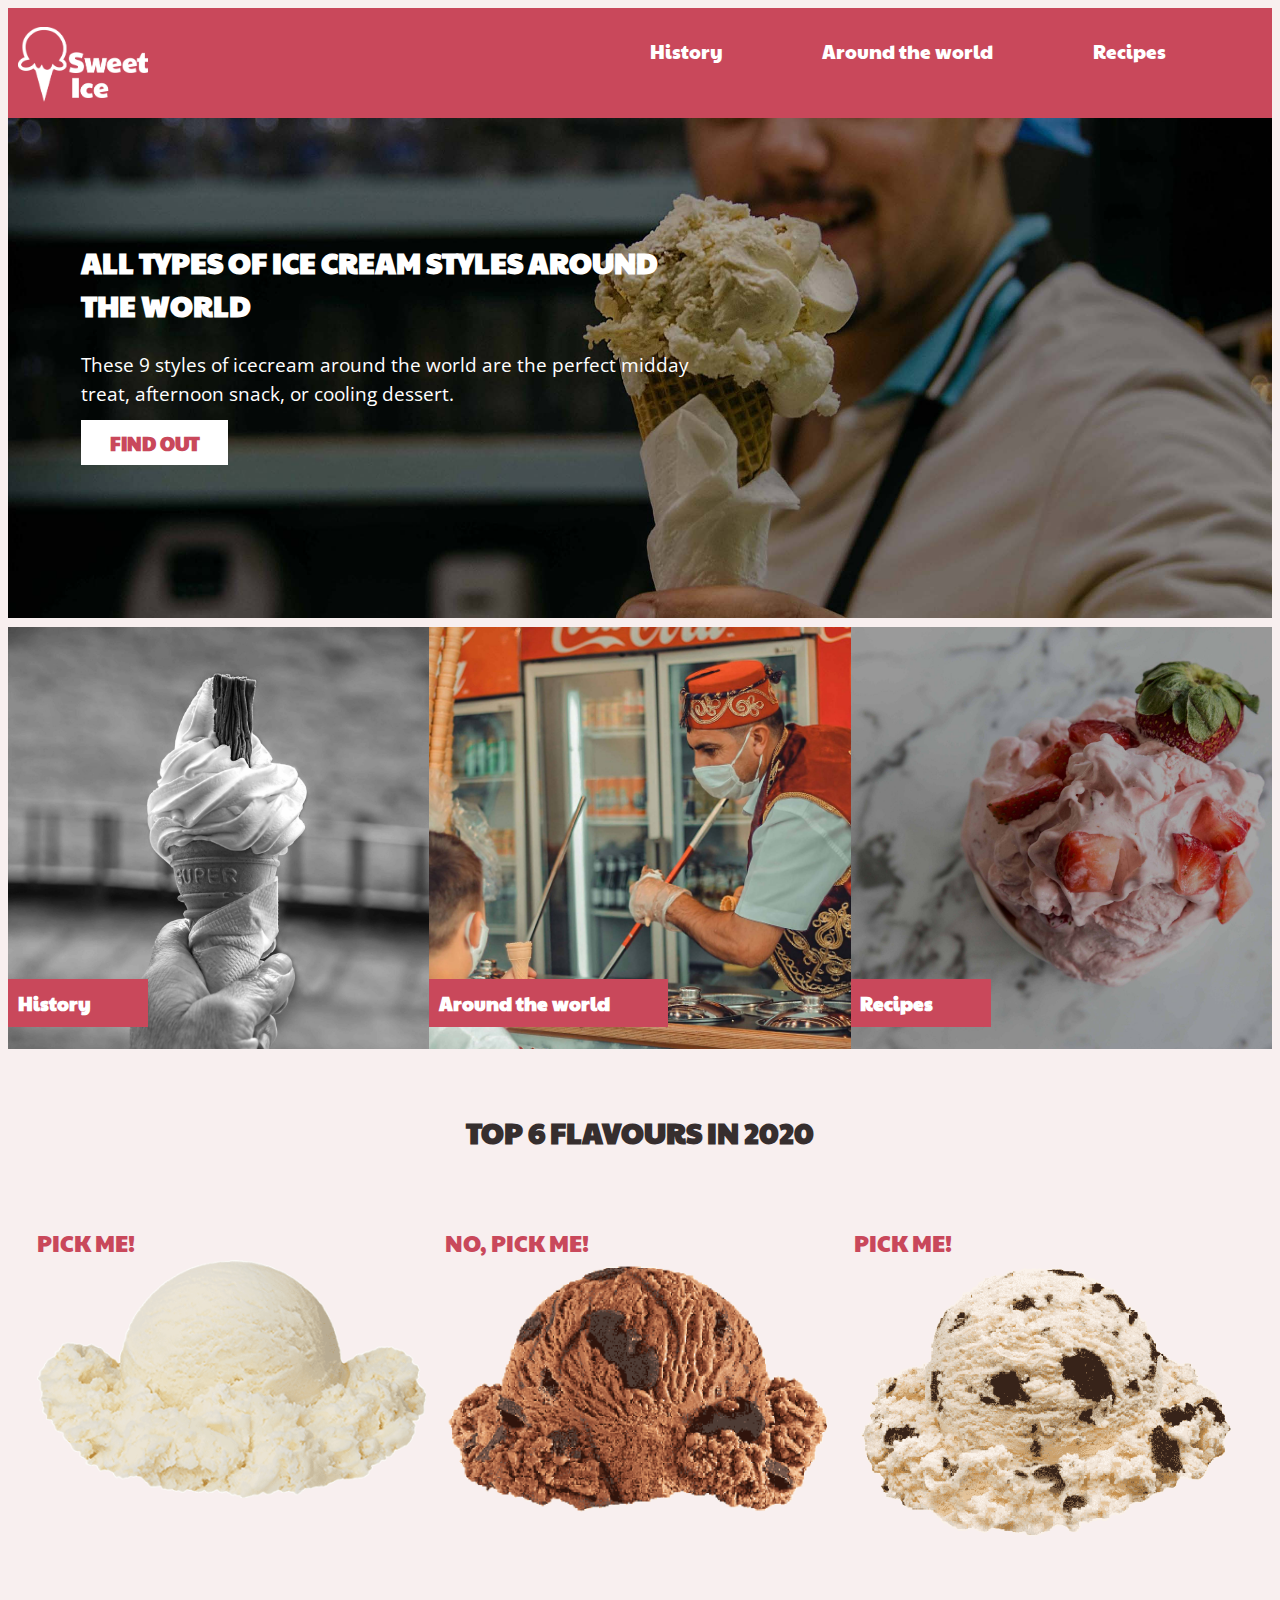
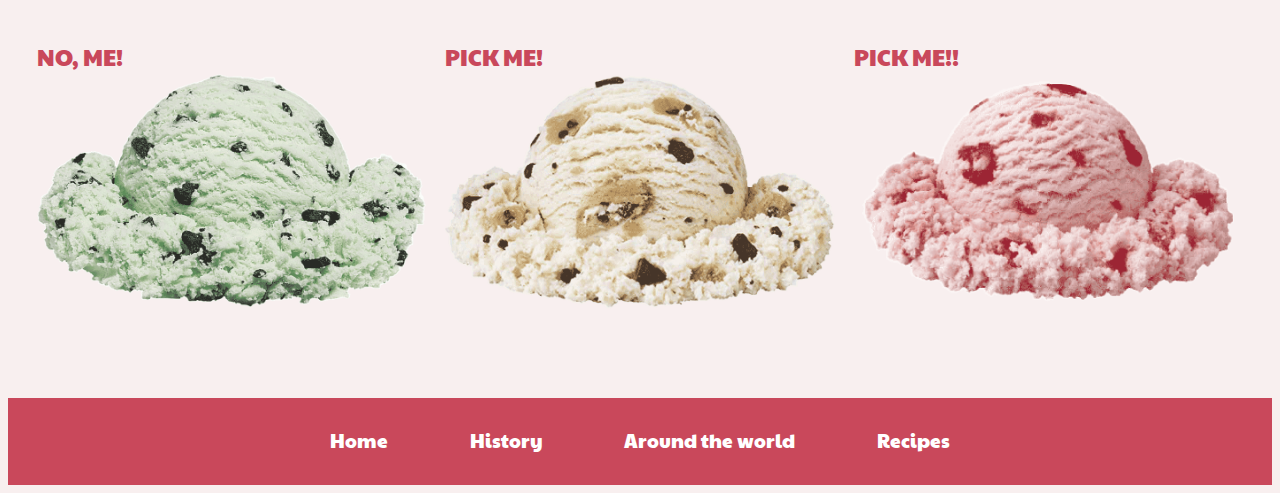
==== commit fd4f9628: "Fix minor errors" ====
--- a/index.html
+++ b/index.html
@@ -48,7 +48,7 @@
 	         <div class="hvrbox-text">
             <h3>History</h3>
             <p>How did this magical dessert come to earth?</p>
-            <a href="#" class="button">FIND OUT</a>
+            <a href="history.html" class="button">FIND OUT</a>
           </div>
         </div>
       </div>
@@ -60,7 +60,7 @@
           <div class="hvrbox-text">
             <h3>Around the world</h3>
             <p>9 different types of ice cream from the most popular countries in the world</p>
-            <a href="#" class="button">FIND OUT</a>
+            <a href="worldwide.html" class="button">FIND OUT</a>
           </div>
         </div>
       </div>
@@ -72,7 +72,7 @@
           <div class="hvrbox-text">
             <h3>Recipes</h3>
             <p>Enjoy ice cream at home with our easy-to-follow and healthy recipes</p>
-            <a href="#" class="button">TRY NOW</a>
+            <a href="recipe.html" class="button">TRY NOW</a>
           </div>
         </div>
       </div>
@@ -130,10 +130,10 @@
   <footer role="contentinfo">
     <nav>
       <ul>
-        <li><a href="#">Home</a></li>
-        <li><a href="#">History</a></li>
-        <li><a href="#">Around the world</a></li>
-        <li><a href="#">Recipes</a></li>
+        <li><a href="index.html">Home</a></li>
+        <li><a href="history.html">History</a></li>
+        <li><a href="worldwide.html">Around the world</a></li>
+        <li><a href="recipe.html">Recipes</a></li>
       </ul>
     </nav>
   </footer>
--- a/css/main.css
+++ b/css/main.css
@@ -30,6 +30,16 @@
   text-align: center;
   background-color: #c9485b;
   padding-top: .5rem;
+  padding-bottom: 0;
+}
+
+.ranking {
+  padding: 0 1rem;
+}
+
+.ranking h2 {
+  text-align: center;
+  padding: 2rem 0;
 }
 
 .skip-links li {
@@ -248,7 +258,7 @@
   height: 100%;
   background: rgba(0, 0, 0, .6);
   color: #fff;
-  padding: 15px;
+  padding: 0;
   -moz-transition: all .4s ease-in-out 0s;
   -webkit-transition: all .4s ease-in-out 0s;
   -ms-transition: all .4s ease-in-out 0s;
@@ -314,6 +324,8 @@
 .fifth-check:checked ~ .fifth-click,
 .sixth-check:checked ~ .sixth-click {
   display: block;
+  opacity: 1;
+  text-align: center;
 }
 
 .tag-german::before,
@@ -381,12 +393,17 @@
 footer {
   display: flex;
   background-color: #c9485b;
-  min-height: 100px;
+  min-height: 50px;
+  justify-content: center;
 }
 
 footer li {
   list-style-type: none;
   border: none;
+}
+
+footer ul {
+  padding: 0;
 }
 
 footer a {
@@ -401,6 +418,23 @@
   margin: 0 auto;
 }
 
+label {
+  font-family: "Paytone One", sans-serif;
+  font-size: 1.2rem;
+  color: #c9485b;
+}
+
+.flavour, .rotate-left, .rotate-right {
+  transition: .3s;
+  padding: .5rem;
+}
+
+.flavour:hover,
+.rotate-left:hover,
+.rotate-right:hover {
+  transform: translate(0, -10px);
+}
+
 @media only screen and (min-width: 25em) {
 
   html {
@@ -416,7 +450,6 @@
     font-size: 110%;
     line-height: 1.4;
   }
-
 
   .logotag {
     display: inline-block;
@@ -487,25 +520,6 @@
   .pick {
     font-size: 1rem;
     display: inline-block;
-  }
-
-  .first-check,
-  .second-check,
-  .third-check,
-  .fourth-check,
-  .fifth-check,
-  .sixth-check {
-    position: absolute;
-  }
-
-  .first-check:checked ~ .first-click,
-  .second-check:checked ~ .second-click,
-  .third-check:checked ~ .third-click,
-  .fourth-check:checked ~ .fourth-click,
-  .fifth-check:checked ~ .fifth-click,
-  .sixth-check:checked ~ .sixth-click {
-    opacity: 1;
-    text-align: center;
   }
 
   .grid {
@@ -569,7 +583,7 @@
 
   .recipes .medium {
     display: inline-block;
-    margin: none;
+    margin: 0;
   }
 
   .large {
@@ -594,4 +608,8 @@
     display: none;
   }
 
-}
+  .masses, .america, .invention {
+    padding: 2rem;
+  }
+
+}
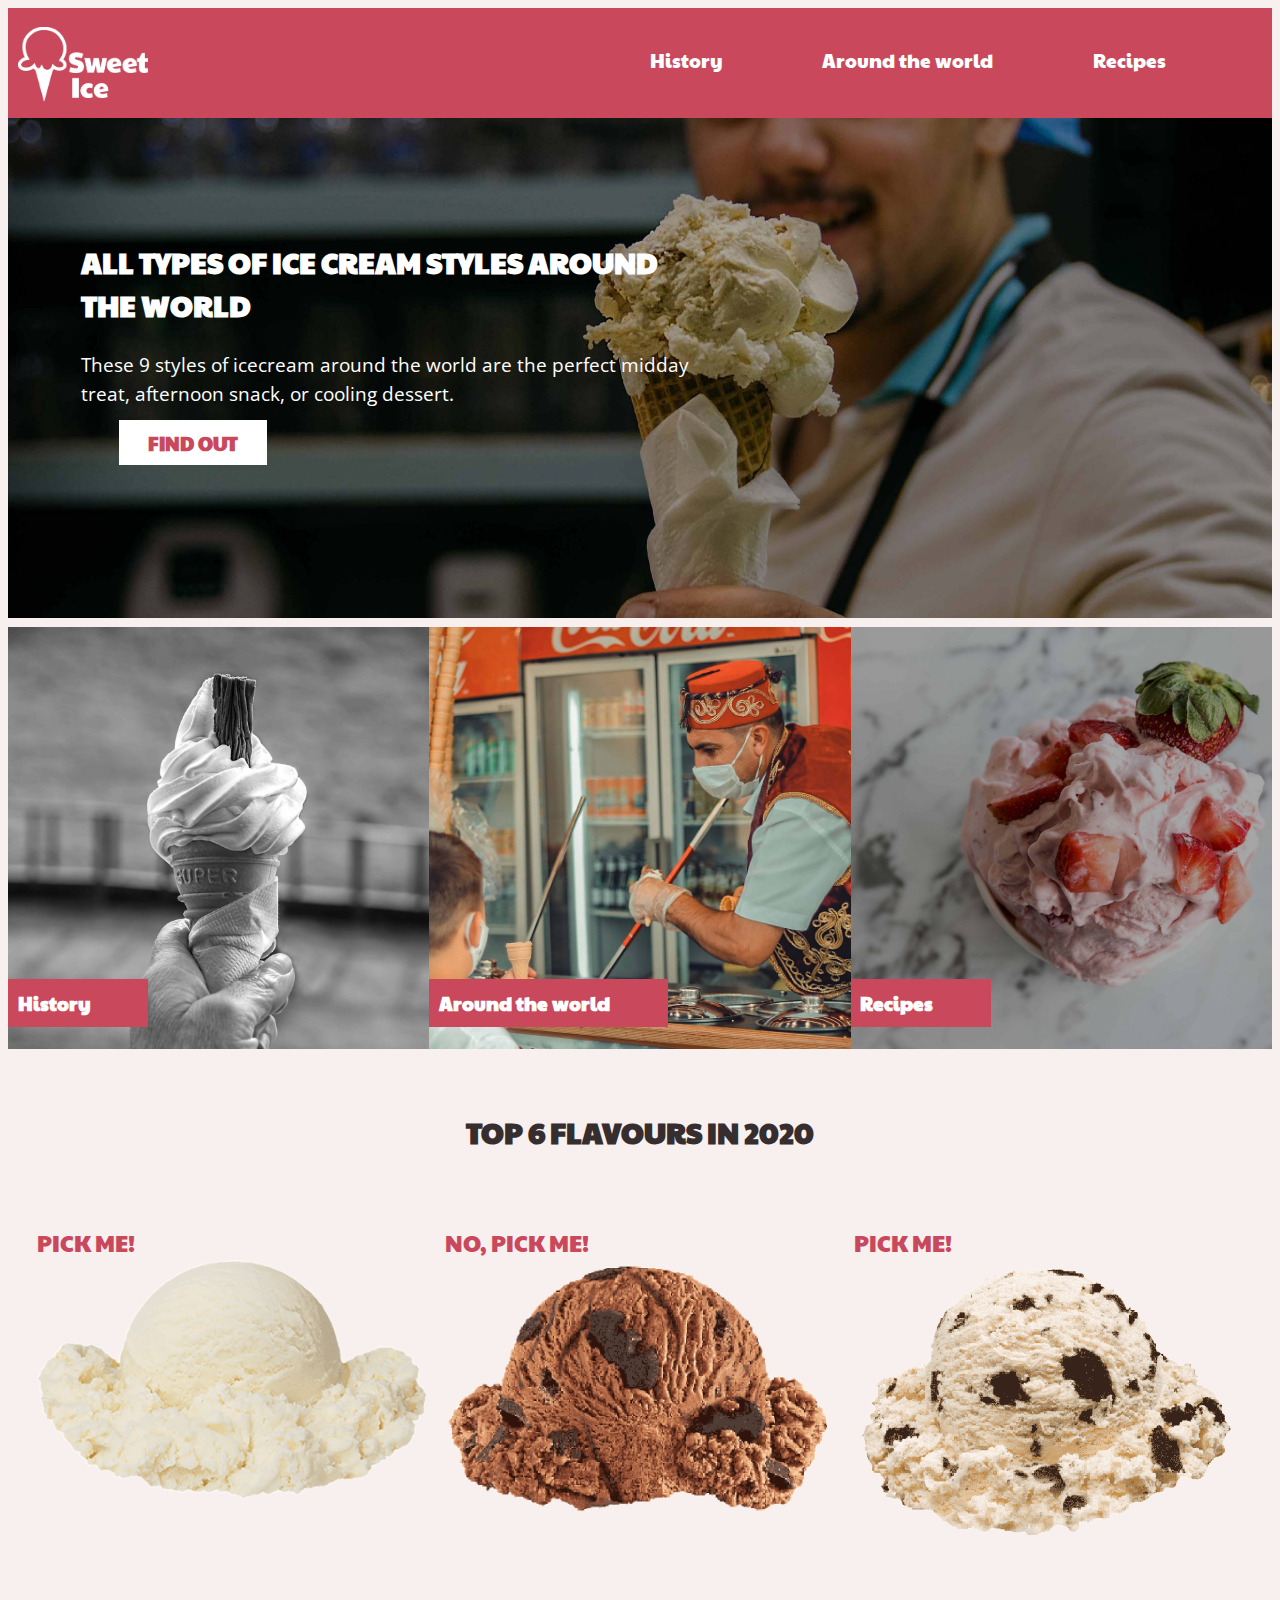
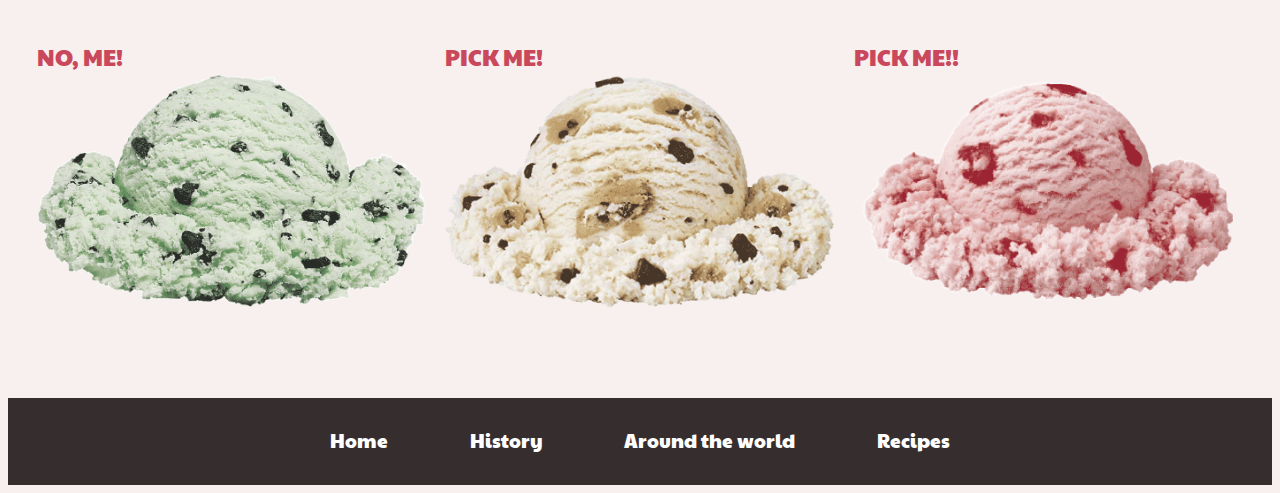
==== commit 04e6f048: "Add link to buttons" ====
--- a/index.html
+++ b/index.html
@@ -34,7 +34,7 @@
       <div class="banner-content">
         <h2>ALL TYPES OF ICE CREAM STYLES AROUND THE WORLD</h2>
         <p>These 9 styles of icecream around the world are the perfect midday treat, afternoon snack, or cooling dessert.</p>
-        <a class="button" href="#">FIND OUT</a>
+        <a class="button" href="worldwide">FIND OUT</a>
       </div>
     </div>
   </header>
--- a/css/main.css
+++ b/css/main.css
@@ -106,6 +106,7 @@
 }
 
 .list a {
+  display: block;
   text-decoration: none;
   color: #fff;
   padding: .5rem;
@@ -135,7 +136,7 @@
   margin: .5rem;
 }
 
-.hvrbox .small {
+/* .hvrbox .small {
   color: #fff;
   position: absolute;
   top: 50%;
@@ -144,7 +145,7 @@
   -webkit-transform: translate(-50%, -50%);
   -ms-transform: translate(-50%, -50%);
   transform: translate(-50%, -50%);
-}
+} */
 
 .home-banner {
   background: url("../images/guy-with-ice-cream.jpg");
@@ -162,6 +163,10 @@
   background-size: cover;
   height: 500px;
   position: relative;
+}
+
+.recipes .small {
+  margin-bottom: 2rem;
 }
 
 .banner img {
@@ -224,6 +229,7 @@
   color: #c9485b;
   font-weight: bold;
   font-family: "Paytone One", sans-serif;
+  margin: 2rem;
 }
 
 .button:hover {
@@ -231,55 +237,15 @@
   color: #fff;
 }
 
+.hvrbox-layer-top {
+  text-align: center;
+  padding: .5rem;
+  padding-bottom: 2rem;
+}
+
 .hvrbox {
-  position: relative;
-  display: inline-block;
-  overflow: hidden;
-  max-width: 100%;
-  height: auto;
-}
-
-.hvrbox img {
-  max-width: 100%;
-}
-
-.hvrbox .hvrbox-layer-bottom {
-  display: block;
-}
-
-.hvrbox .hvrbox-layer-top {
-  opacity: 0;
-  position: absolute;
-  top: 0;
-  left: 0;
-  right: 0;
-  bottom: 0;
-  width: 100%;
-  height: 100%;
-  background: rgba(0, 0, 0, .6);
-  color: #fff;
   padding: 0;
-  -moz-transition: all .4s ease-in-out 0s;
-  -webkit-transition: all .4s ease-in-out 0s;
-  -ms-transition: all .4s ease-in-out 0s;
-  transition: all .4s ease-in-out 0s;
-}
-
-.hvrbox:hover .hvrbox-layer-top,
-.hvrbox.active .hvrbox-layer-top {
-  opacity: 1;
-}
-
-.hvrbox .hvrbox-text {
-  text-align: center;
-  display: inline-block;
-  position: absolute;
-  top: 50%;
-  left: 50%;
-  -moz-transform: translate(-50%, -50%);
-  -webkit-transform: translate(-50%, -50%);
-  -ms-transform: translate(-50%, -50%);
-  transform: translate(-50%, -50%);
+  margin: 0;
 }
 
 .flavour {
@@ -392,7 +358,7 @@
 
 footer {
   display: flex;
-  background-color: #c9485b;
+  background-color: #362e2e;
   min-height: 50px;
   justify-content: center;
 }
@@ -449,6 +415,57 @@
   html {
     font-size: 110%;
     line-height: 1.4;
+  }
+
+  .hvrbox {
+    position: relative;
+    display: inline-block;
+    overflow: hidden;
+    max-width: 100%;
+    height: auto;
+  }
+
+  .hvrbox img {
+    max-width: 100%;
+  }
+
+  .hvrbox .hvrbox-layer-bottom {
+    display: block;
+  }
+
+  .hvrbox .hvrbox-layer-top {
+    opacity: 0;
+    position: absolute;
+    top: 0;
+    left: 0;
+    right: 0;
+    bottom: 0;
+    width: 100%;
+    height: 100%;
+    background: rgba(0, 0, 0, .6);
+    color: #fff;
+    padding: 0;
+    -moz-transition: all .4s ease-in-out 0s;
+    -webkit-transition: all .4s ease-in-out 0s;
+    -ms-transition: all .4s ease-in-out 0s;
+    transition: all .4s ease-in-out 0s;
+  }
+
+  .hvrbox:hover .hvrbox-layer-top,
+  .hvrbox.active .hvrbox-layer-top {
+    opacity: 1;
+  }
+
+  .hvrbox .hvrbox-text {
+    text-align: center;
+    display: inline-block;
+    position: absolute;
+    top: 50%;
+    left: 50%;
+    -moz-transform: translate(-50%, -50%);
+    -webkit-transform: translate(-50%, -50%);
+    -ms-transform: translate(-50%, -50%);
+    transform: translate(-50%, -50%);
   }
 
   .logotag {
